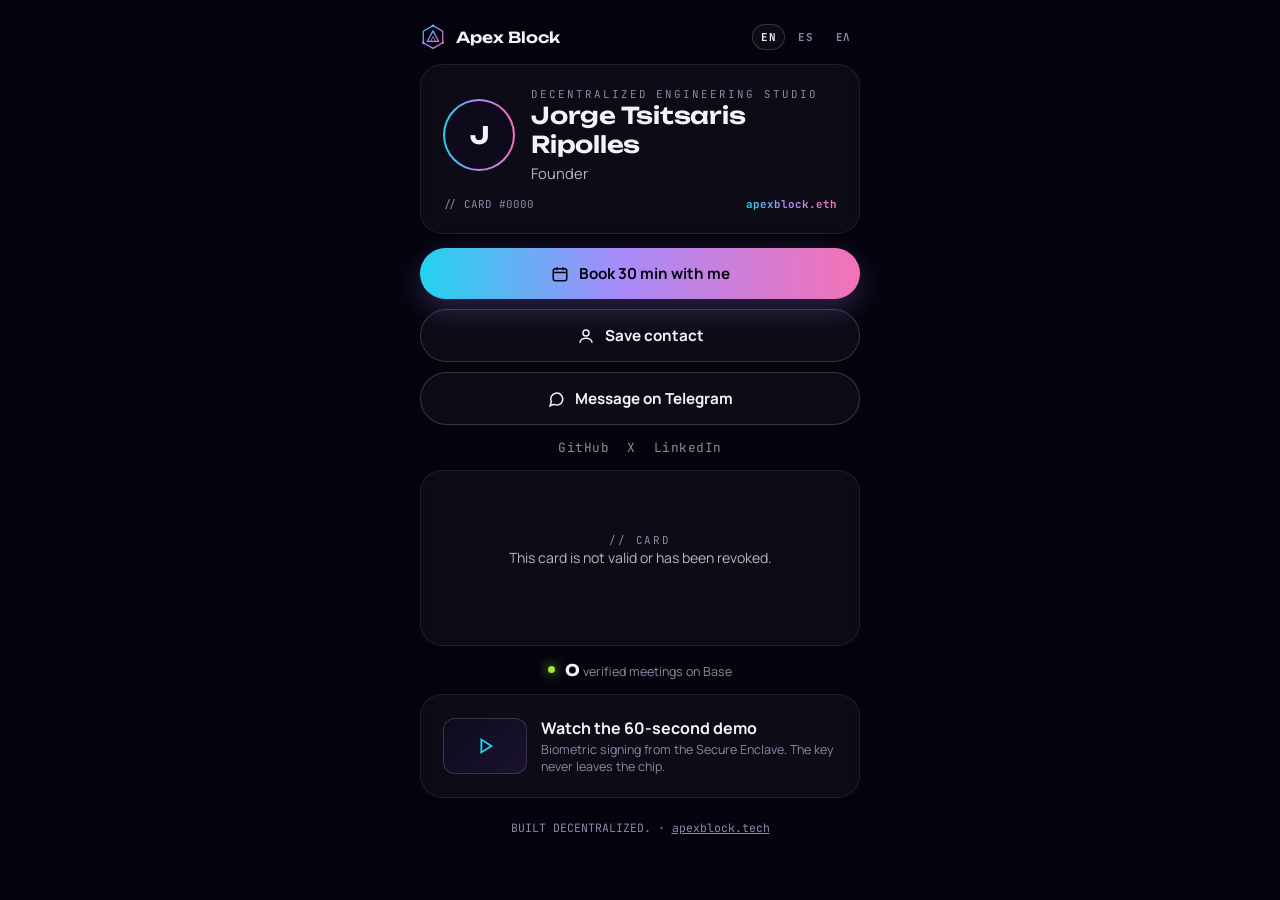
==== c/index.html @ 4bf89348 "Card landing page /c/ for NFC and QR business cards Static page that the physical and digital cards " ====
<!doctype html>
<html lang="en">
<head>
  <meta charset="utf-8" />
  <meta name="viewport" content="width=device-width, initial-scale=1" />
  <title>Apex Block · Card</title>
  <meta name="description" content="Apex Block engineer card: save the contact, book 30 minutes, claim your on-chain proof of meeting." />
  <meta name="robots" content="noindex" />
  <meta name="theme-color" content="#05030E" />
  <link rel="icon" href="../images/logo.svg" type="image/svg+xml" />
  <link rel="preconnect" href="https://fonts.googleapis.com" />
  <link rel="preconnect" href="https://fonts.gstatic.com" crossorigin />
  <link href="https://fonts.googleapis.com/css2?family=Unbounded:wght@600;700&family=Manrope:wght@400;500;600;700&family=JetBrains+Mono:wght@400;500;700&display=swap" rel="stylesheet" />
  <style>
    :root {
      --bg:#05030E; --bg-card:rgba(255,255,255,.035); --bg-card-solid:#0E0A1C; --line:rgba(255,255,255,.08); --line-strong:rgba(255,255,255,.16);
      --text:#F3F1FA; --text-2:#B9B4CC; --text-3:#8E88A6; --cyan:#22D3EE; --violet:#A78BFA; --magenta:#F472B6; --lime:#A3E635;
      --holo:linear-gradient(90deg,#22D3EE 0%,#A78BFA 45%,#F472B6 100%);
      --font-display:'Unbounded','Manrope',sans-serif; --font-body:'Manrope',sans-serif; --font-mono:'JetBrains Mono',ui-monospace,monospace;
    }
    * { box-sizing:border-box; }
    html,body { margin:0; background:var(--bg); color:var(--text); font-family:var(--font-body); -webkit-font-smoothing:antialiased; }
    body { min-height:100svh; display:flex; justify-content:center; padding:24px 16px 48px; position:relative; overflow-x:hidden; }
    body::before { content:""; position:fixed; inset:-20%; background:radial-gradient(60% 40% at 20% 10%, rgba(34,211,238,.14), transparent 60%), radial-gradient(50% 40% at 90% 80%, rgba(244,114,182,.12), transparent 60%), radial-gradient(40% 40% at 60% 40%, rgba(167,139,250,.10), transparent 60%); pointer-events:none; z-index:-1; }
    main { width:100%; max-width:440px; display:flex; flex-direction:column; gap:14px; }
    .mono { font-family:var(--font-mono); }
    .eyebrow { font-family:var(--font-mono); font-size:.68rem; letter-spacing:.18em; text-transform:uppercase; color:var(--text-3); }
    .top { display:flex; align-items:center; justify-content:space-between; }
    .brand { display:flex; align-items:center; gap:10px; font-family:var(--font-display); font-weight:600; font-size:.95rem; color:var(--text); text-decoration:none; }
    .brand img { width:26px; height:26px; }
    .lang { display:flex; gap:4px; }
    .lang button { background:none; border:1px solid transparent; color:var(--text-3); font:700 .68rem var(--font-mono); letter-spacing:.06em; padding:5px 8px; border-radius:999px; cursor:pointer; }
    .lang button[aria-pressed="true"] { color:var(--text); border-color:var(--line-strong); background:var(--bg-card); }
    .card { background:var(--bg-card); border:1px solid var(--line); border-radius:22px; padding:22px; backdrop-filter:blur(10px); }
    .profile { display:flex; gap:16px; align-items:center; }
    .avatar { width:72px; height:72px; border-radius:50%; flex:none; padding:2px; background:var(--holo); }
    .avatar > div { width:100%; height:100%; border-radius:50%; background:var(--bg-card-solid); display:flex; align-items:center; justify-content:center; font-family:var(--font-display); font-weight:700; font-size:1.5rem; background-clip:padding-box; overflow:hidden; }
    .avatar img { width:100%; height:100%; object-fit:cover; }
    h1 { font-family:var(--font-display); font-weight:600; font-size:1.45rem; margin:0 0 4px; letter-spacing:-.01em; }
    .role { color:var(--text-2); font-size:.92rem; margin:0; }
    .serial { margin-top:14px; display:flex; justify-content:space-between; align-items:center; color:var(--text-3); font-size:.68rem; }
    .serial .ens { background:var(--holo); -webkit-background-clip:text; background-clip:text; color:transparent; font-weight:700; }
    .actions { display:grid; gap:10px; }
    .btn { display:flex; align-items:center; justify-content:center; gap:10px; padding:15px 20px; border-radius:999px; font-weight:700; font-size:.95rem; text-decoration:none; border:1px solid var(--line-strong); color:var(--text); background:var(--bg-card); cursor:pointer; font-family:var(--font-body); transition:transform .2s, box-shadow .2s; }
    .btn:hover { transform:translateY(-1px); }
    .btn-primary { background:var(--holo); border:none; color:#07040F; box-shadow:0 10px 30px rgba(167,139,250,.25); }
    .btn svg { width:18px; height:18px; flex:none; }
    .links { display:flex; justify-content:center; gap:18px; flex-wrap:wrap; }
    .links a { color:var(--text-3); font-size:.8rem; text-decoration:none; font-family:var(--font-mono); letter-spacing:.04em; }
    .links a:hover { color:var(--text); }
    .claim h2 { font-family:var(--font-display); font-weight:600; font-size:1.05rem; margin:6px 0 6px; }
    .claim p { color:var(--text-2); font-size:.88rem; line-height:1.55; margin:0 0 14px; }
    .field { display:flex; gap:8px; }
    .field input { flex:1; min-width:0; background:#0A0716; border:1px solid var(--line-strong); color:var(--text); border-radius:14px; padding:13px 14px; font:500 .9rem var(--font-mono); outline:none; }
    .field input:focus { border-color:var(--violet); box-shadow:0 0 0 3px rgba(167,139,250,.2); }
    .field .btn { padding:13px 16px; }
    .hint { display:flex; justify-content:space-between; align-items:center; margin-top:10px; font-size:.75rem; color:var(--text-3); }
    .hint button { background:none; border:none; color:var(--cyan); font:600 .75rem var(--font-body); cursor:pointer; padding:0; }
    .status { margin-top:12px; font-size:.85rem; line-height:1.5; display:none; padding:12px 14px; border-radius:14px; border:1px solid var(--line); background:#0A0716; }
    .status.show { display:block; }
    .status.ok { border-color:rgba(163,230,53,.4); }
    .status.err { border-color:rgba(244,114,182,.5); }
    .status a { color:var(--cyan); word-break:break-all; }
    .counter { display:flex; align-items:center; gap:10px; justify-content:center; color:var(--text-3); font-size:.78rem; }
    .counter b { font-family:var(--font-display); color:var(--text); font-size:1rem; }
    .dot { width:7px; height:7px; border-radius:50%; background:var(--lime); box-shadow:0 0 12px var(--lime); }
    .demo { display:flex; gap:14px; align-items:center; text-decoration:none; color:var(--text); }
    .demo .thumb { width:84px; height:56px; border-radius:12px; flex:none; background:linear-gradient(135deg,#0E0A1C,#1a1230); border:1px solid var(--line-strong); display:flex; align-items:center; justify-content:center; }
    .demo .thumb svg { width:22px; height:22px; }
    .demo small { display:block; color:var(--text-3); font-size:.78rem; margin-top:2px; }
    footer { text-align:center; color:var(--text-3); font-size:.72rem; margin-top:8px; }
    .invalid { text-align:center; padding:40px 20px; }
    @media (prefers-reduced-motion: reduce) { .btn { transition:none; } }
  </style>
</head>
<body>
<main id="app">
  <div class="top">
    <a class="brand" href="/"><img src="../images/logo.svg" alt="" /> Apex Block</a>
    <div class="lang" role="group" aria-label="Language">
      <button data-lang="en" aria-pressed="true">EN</button><button data-lang="es">ES</button><button data-lang="el">ΕΛ</button>
    </div>
  </div>

  <section class="card">
    <div class="profile">
      <div class="avatar"><div id="avatar">J</div></div>
      <div>
        <div class="eyebrow" data-t="eyebrow">Decentralized Engineering Studio</div>
        <h1 id="name">Jorge Tsitsaris Ripolles</h1>
        <p class="role" id="role">Founder</p>
      </div>
    </div>
    <div class="serial mono"><span id="serial">// CARD #0000</span><span class="ens">apexblock.eth</span></div>
  </section>

  <div class="actions">
    <a class="btn btn-primary" id="book" href="#" target="_blank" rel="noopener">
      <svg viewBox="0 0 24 24" fill="none" stroke="currentColor" stroke-width="2"><rect x="3" y="5" width="18" height="16" rx="3"/><path d="M8 3v4M16 3v4M3 10h18"/></svg>
      <span data-t="book">Book 30 min with me</span>
    </a>
    <button class="btn" id="vcard">
      <svg viewBox="0 0 24 24" fill="none" stroke="currentColor" stroke-width="2"><circle cx="12" cy="8" r="4"/><path d="M4 21c0-4 4-6 8-6s8 2 8 6"/></svg>
      <span data-t="save">Save contact</span>
    </button>
    <a class="btn" id="chat" href="#" target="_blank" rel="noopener">
      <svg viewBox="0 0 24 24" fill="none" stroke="currentColor" stroke-width="2"><path d="M21 12a8 8 0 0 1-11.6 7.2L4 21l1.8-5.4A8 8 0 1 1 21 12z"/></svg>
      <span data-t="chat">Message on Telegram</span>
    </a>
  </div>

  <div class="links" id="links"></div>

  <section class="card claim">
    <div class="eyebrow">// PROOF OF MEETING</div>
    <h2 data-t="claimTitle">Claim your on‑chain proof</h2>
    <p data-t="claimText">We just met. Enter your ENS or address and we attest it on Base via EAS: no name, no email, only your wallet and today's event. Gas is on us.</p>
    <form class="field" id="claimForm">
      <input id="recipient" placeholder="vitalik.eth or 0x…" autocomplete="off" spellcheck="false" inputmode="text" />
      <button class="btn btn-primary" type="submit" data-t="claim">Claim</button>
    </form>
    <div class="hint">
      <span data-t="noWallet">No wallet? Any ENS or 0x address works.</span>
      <button type="button" id="useWallet" data-t="useWallet">Use my wallet</button>
    </div>
    <div class="status" id="status" role="status" aria-live="polite"></div>
  </section>

  <div class="counter"><span class="dot"></span><span><b id="count">—</b> <span data-t="counter">verified meetings on Base</span></span></div>

  <a class="card demo" id="demoLink" href="/#work">
    <div class="thumb"><svg viewBox="0 0 24 24" fill="none" stroke="#22D3EE" stroke-width="2"><path d="M8 5v14l11-7z"/></svg></div>
    <div><strong data-t="demoTitle">Watch the 60‑second demo</strong><small data-t="demoText">Biometric signing from the Secure Enclave. The key never leaves the chip.</small></div>
  </a>

  <footer class="mono">BUILT DECENTRALIZED. · <a href="/" style="color:inherit">apexblock.tech</a></footer>
</main>

<script>
(function () {
  // ---------- CONFIG ----------
  // Worker de atestación (Cloudflare). Mientras sea el placeholder, el botón Claim muestra una simulación.
  var ATTEST_ENDPOINT = 'PASTE_YOUR_ATTEST_WORKER_URL_HERE';   // p. ej. https://attest.apexblock.tech
  var EASSCAN = 'https://base.easscan.org/attestation/view/';
  // Miembros del equipo y rangos de serie que les pertenecen. Las series 1–100 son de Jorge, etc.
  var MEMBERS = [
    { id: 'jorge', range: [1, 100], name: 'Jorge Tsitsaris Ripolles', role: 'Founder', email: 'hello@apexblock.tech',
      phone: '', photo: '', cal: 'https://cal.com/apexblock/30min', telegram: 'https://t.me/apexblock',
      links: { GitHub: 'https://github.com/JorgeGreek', X: 'https://x.com/apexblock', LinkedIn: 'https://www.linkedin.com/company/apexblock' } }
    // { id: 'nombre', range: [101, 150], ... }
  ];
  var I18N = {
    en: {},
    es: { eyebrow: 'Estudio de Ingeniería Descentralizada', book: 'Reserva 30 min conmigo', save: 'Guardar contacto', chat: 'Escríbeme por Telegram',
          claimTitle: 'Reclama tu prueba on‑chain', claimText: 'Acabamos de conocernos. Escribe tu ENS o dirección y lo atestamos en Base con EAS: sin nombre ni email, solo tu wallet y el evento de hoy. El gas lo pagamos nosotros.',
          claim: 'Reclamar', noWallet: '¿Sin wallet? Vale cualquier ENS o dirección 0x.', useWallet: 'Usar mi wallet', counter: 'encuentros verificados en Base',
          demoTitle: 'Mira la demo de 60 segundos', demoText: 'Firma biométrica desde el Secure Enclave. La clave nunca sale del chip.',
          invalid: 'Esta tarjeta no es válida o ha sido revocada.', working: 'Emitiendo la atestación en Base…', ok: 'Hecho. Tu prueba de encuentro está en Base:', err: 'No se pudo emitir. Inténtalo de nuevo o escríbeme.', sim: 'Modo demostración (sin Worker configurado). Se emitiría una atestación para', bad: 'Introduce un ENS o una dirección 0x válida.' },
    el: { eyebrow: 'Στούντιο Αποκεντρωμένης Μηχανικής', book: 'Κλείσε 30 λεπτά μαζί μου', save: 'Αποθήκευση επαφής', chat: 'Μήνυμα στο Telegram',
          claimTitle: 'Διεκδίκησε την on‑chain απόδειξη', claimText: 'Μόλις γνωριστήκαμε. Γράψε το ENS ή τη διεύθυνσή σου και το πιστοποιούμε στο Base μέσω EAS: χωρίς όνομα ή email, μόνο το πορτοφόλι σου και η σημερινή εκδήλωση. Το gas το πληρώνουμε εμείς.',
          claim: 'Διεκδίκηση', noWallet: 'Χωρίς πορτοφόλι; Αρκεί ένα ENS ή μια διεύθυνση 0x.', useWallet: 'Χρήση πορτοφολιού', counter: 'επιβεβαιωμένες συναντήσεις στο Base',
          demoTitle: 'Δες το demo των 60 δευτερολέπτων', demoText: 'Βιομετρική υπογραφή από το Secure Enclave. Το κλειδί δεν φεύγει ποτέ από το chip.',
          invalid: 'Η κάρτα δεν είναι έγκυρη ή έχει ανακληθεί.', working: 'Έκδοση πιστοποίησης στο Base…', ok: 'Έγινε. Η απόδειξη συνάντησης είναι στο Base:', err: 'Αποτυχία έκδοσης. Δοκίμασε ξανά ή γράψε μου.', sim: 'Λειτουργία επίδειξης (χωρίς Worker). Θα εκδιδόταν πιστοποίηση για', bad: 'Δώσε έγκυρο ENS ή διεύθυνση 0x.' }
  };
  var EN = { invalid: 'This card is not valid or has been revoked.', working: 'Issuing the attestation on Base…', ok: 'Done. Your proof of meeting is on Base:', err: 'Could not issue it. Try again or message me.', sim: 'Demo mode (no Worker configured). An attestation would be issued for', bad: 'Enter a valid ENS name or 0x address.' };
  var lang = 'en';
  try { lang = localStorage.getItem('apx-lang') || lang; } catch (e) {}
  function t(k) { return (I18N[lang] && I18N[lang][k]) || EN[k] || null; }
  function applyLang(l) {
    lang = I18N[l] ? l : 'en';
    try { localStorage.setItem('apx-lang', lang); } catch (e) {}
    document.documentElement.lang = lang;
    document.querySelectorAll('[data-t]').forEach(function (el) { var v = t(el.getAttribute('data-t')); if (v) el.textContent = v; else if (lang === 'en' && el.dataset.en) el.textContent = el.dataset.en; });
    document.querySelectorAll('.lang button').forEach(function (b) { b.setAttribute('aria-pressed', String(b.dataset.lang === lang)); });
  }
  document.querySelectorAll('[data-t]').forEach(function (el) { el.dataset.en = el.textContent; });
  document.querySelectorAll('.lang button').forEach(function (b) { b.addEventListener('click', function () { applyLang(b.dataset.lang); }); });

  // ---------- SERIE Y MIEMBRO ----------
  var q = new URLSearchParams(location.search);
  var serial = parseInt(q.get('i') || '0', 10), sig = q.get('s') || '', ev = q.get('ev') || '';
  var member = MEMBERS.filter(function (m) { return serial >= m.range[0] && serial <= m.range[1]; })[0] || MEMBERS[0];
  var valid = serial > 0 && /^[a-z2-7]{8}$/.test(sig);   // la validez real la decide el Worker; esto solo filtra URLs rotas

  document.getElementById('name').textContent = member.name;
  document.getElementById('role').textContent = member.role;
  document.getElementById('serial').textContent = '// CARD #' + String(serial || 0).padStart(4, '0') + (ev ? ' · ' + ev.toUpperCase() : '');
  var av = document.getElementById('avatar');
  if (member.photo) av.innerHTML = '<img src="' + member.photo + '" alt="' + member.name + '" />'; else av.textContent = member.name.charAt(0);
  document.getElementById('book').href = member.cal + (member.cal.indexOf('?') < 0 ? '?' : '&') + 'utm_source=card&utm_content=' + serial + (ev ? '&utm_campaign=' + encodeURIComponent(ev) : '');
  document.getElementById('chat').href = member.telegram;
  var links = document.getElementById('links');
  Object.keys(member.links).forEach(function (k) { var a = document.createElement('a'); a.href = member.links[k]; a.target = '_blank'; a.rel = 'noopener'; a.textContent = k; links.appendChild(a); });

  // ---------- vCARD ----------
  document.getElementById('vcard').addEventListener('click', function () {
    var v = ['BEGIN:VCARD', 'VERSION:3.0', 'N:;' + member.name + ';;;', 'FN:' + member.name, 'ORG:Apex Block', 'TITLE:' + member.role.replace(/·/g, '-'),
             'EMAIL;TYPE=INTERNET,WORK:' + member.email, member.phone ? 'TEL;TYPE=CELL:' + member.phone : null, 'URL:https://apexblock.tech',
             'NOTE:apexblock.eth · Built decentralized. Card #' + serial, 'END:VCARD'].filter(Boolean).join('\r\n');
    var blob = new Blob([v], { type: 'text/vcard;charset=utf-8' }), url = URL.createObjectURL(blob), a = document.createElement('a');
    a.href = url; a.download = 'apexblock-' + member.id + '.vcf'; document.body.appendChild(a); a.click(); setTimeout(function () { URL.revokeObjectURL(url); a.remove(); }, 1000);
    track('vcard');
  });

  // ---------- CLAIM ----------
  var status = document.getElementById('status'), input = document.getElementById('recipient');
  function show(kind, html) { status.className = 'status show ' + kind; status.innerHTML = html; }
  document.getElementById('useWallet').addEventListener('click', async function () {
    if (!window.ethereum) { input.focus(); return; }
    try { var acc = await window.ethereum.request({ method: 'eth_requestAccounts' }); if (acc && acc[0]) input.value = acc[0]; } catch (e) {}
  });
  document.getElementById('claimForm').addEventListener('submit', async function (e) {
    e.preventDefault();
    var r = input.value.trim();
    if (!/^0x[0-9a-fA-F]{40}$/.test(r) && !/^[a-z0-9-]+(\.[a-z0-9-]+)*\.eth$/i.test(r)) { show('err', t('bad')); return; }
    if (ATTEST_ENDPOINT.indexOf('PASTE_') === 0) { show('ok', t('sim') + ' <span class="mono">' + r + '</span> · ' + (ev || 'no-event') + ' · card #' + serial); return; }
    show('', t('working'));
    try {
      var res = await fetch(ATTEST_ENDPOINT + '/claim', { method: 'POST', headers: { 'content-type': 'application/json' }, body: JSON.stringify({ i: serial, s: sig, recipient: r, ev: ev, lang: lang }) });
      var data = await res.json();
      if (!res.ok || !data.uid) throw new Error(data.error || res.status);
      show('ok', t('ok') + '<br><a href="' + EASSCAN + data.uid + '" target="_blank" rel="noopener">' + data.uid.slice(0, 18) + '…</a>');
      loadCount();
    } catch (err) { show('err', t('err') + ' <span class="mono">(' + String(err.message || err).slice(0, 60) + ')</span>'); }
  });
  function loadCount() {
    if (ATTEST_ENDPOINT.indexOf('PASTE_') === 0) { document.getElementById('count').textContent = '0'; return; }
    fetch(ATTEST_ENDPOINT + '/stats').then(function (r) { return r.json(); }).then(function (d) { document.getElementById('count').textContent = d.total; }).catch(function () {});
  }
  function track(action) { // sin cookies: un ping anónimo al Worker con serie, evento y acción
    if (ATTEST_ENDPOINT.indexOf('PASTE_') === 0) return;
    try { navigator.sendBeacon(ATTEST_ENDPOINT + '/hit', JSON.stringify({ i: serial, ev: ev, a: action })); } catch (e) {}
  }

  if (!valid) {
    document.querySelector('.claim').innerHTML = '<div class="invalid"><div class="eyebrow">// CARD</div><p style="color:var(--text-2)">' + (t('invalid')) + '</p></div>';
  }
  applyLang(lang);
  loadCount();
  track('view');
})();
</script>
</body>
</html>
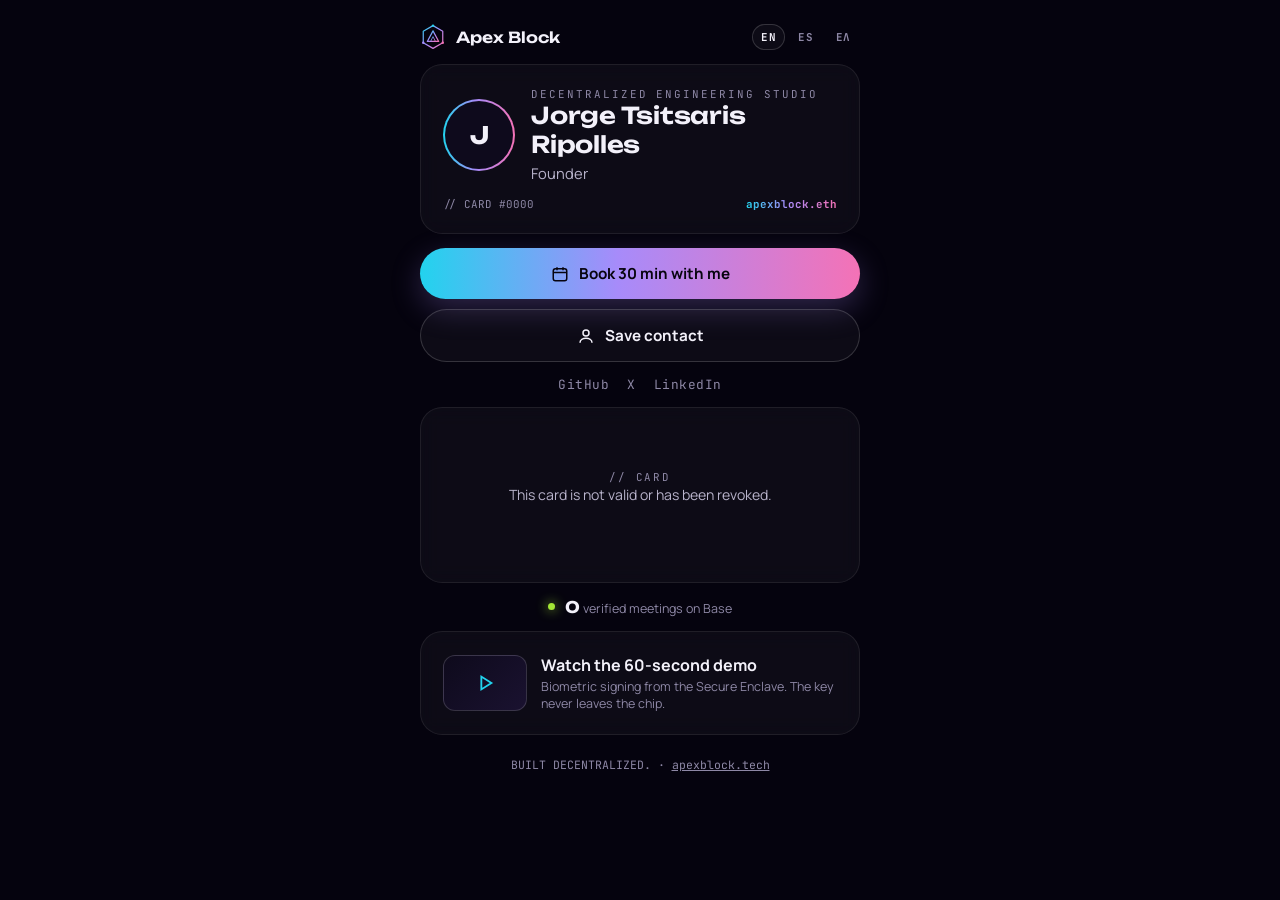
==== commit acde0f84: "Card page: remove the "Message on Telegram" action Drop the Telegram button from /c/, together with " ====
--- a/c/index.html
+++ b/c/index.html
@@ -103,10 +103,6 @@
       <svg viewBox="0 0 24 24" fill="none" stroke="currentColor" stroke-width="2"><circle cx="12" cy="8" r="4"/><path d="M4 21c0-4 4-6 8-6s8 2 8 6"/></svg>
       <span data-t="save">Save contact</span>
     </button>
-    <a class="btn" id="chat" href="#" target="_blank" rel="noopener">
-      <svg viewBox="0 0 24 24" fill="none" stroke="currentColor" stroke-width="2"><path d="M21 12a8 8 0 0 1-11.6 7.2L4 21l1.8-5.4A8 8 0 1 1 21 12z"/></svg>
-      <span data-t="chat">Message on Telegram</span>
-    </a>
   </div>
 
   <div class="links" id="links"></div>
@@ -145,18 +141,18 @@
   // Miembros del equipo y rangos de serie que les pertenecen. Las series 1–100 son de Jorge, etc.
   var MEMBERS = [
     { id: 'jorge', range: [1, 100], name: 'Jorge Tsitsaris Ripolles', role: 'Founder', email: 'hello@apexblock.tech',
-      phone: '', photo: '', cal: 'https://cal.com/apexblock/30min', telegram: 'https://t.me/apexblock',
+      phone: '', photo: '', cal: 'https://cal.com/apexblock/30min',
       links: { GitHub: 'https://github.com/JorgeGreek', X: 'https://x.com/apexblock', LinkedIn: 'https://www.linkedin.com/company/apexblock' } }
     // { id: 'nombre', range: [101, 150], ... }
   ];
   var I18N = {
     en: {},
-    es: { eyebrow: 'Estudio de Ingeniería Descentralizada', book: 'Reserva 30 min conmigo', save: 'Guardar contacto', chat: 'Escríbeme por Telegram',
+    es: { eyebrow: 'Estudio de Ingeniería Descentralizada', book: 'Reserva 30 min conmigo', save: 'Guardar contacto',
           claimTitle: 'Reclama tu prueba on‑chain', claimText: 'Acabamos de conocernos. Escribe tu ENS o dirección y lo atestamos en Base con EAS: sin nombre ni email, solo tu wallet y el evento de hoy. El gas lo pagamos nosotros.',
           claim: 'Reclamar', noWallet: '¿Sin wallet? Vale cualquier ENS o dirección 0x.', useWallet: 'Usar mi wallet', counter: 'encuentros verificados en Base',
           demoTitle: 'Mira la demo de 60 segundos', demoText: 'Firma biométrica desde el Secure Enclave. La clave nunca sale del chip.',
           invalid: 'Esta tarjeta no es válida o ha sido revocada.', working: 'Emitiendo la atestación en Base…', ok: 'Hecho. Tu prueba de encuentro está en Base:', err: 'No se pudo emitir. Inténtalo de nuevo o escríbeme.', sim: 'Modo demostración (sin Worker configurado). Se emitiría una atestación para', bad: 'Introduce un ENS o una dirección 0x válida.' },
-    el: { eyebrow: 'Στούντιο Αποκεντρωμένης Μηχανικής', book: 'Κλείσε 30 λεπτά μαζί μου', save: 'Αποθήκευση επαφής', chat: 'Μήνυμα στο Telegram',
+    el: { eyebrow: 'Στούντιο Αποκεντρωμένης Μηχανικής', book: 'Κλείσε 30 λεπτά μαζί μου', save: 'Αποθήκευση επαφής',
           claimTitle: 'Διεκδίκησε την on‑chain απόδειξη', claimText: 'Μόλις γνωριστήκαμε. Γράψε το ENS ή τη διεύθυνσή σου και το πιστοποιούμε στο Base μέσω EAS: χωρίς όνομα ή email, μόνο το πορτοφόλι σου και η σημερινή εκδήλωση. Το gas το πληρώνουμε εμείς.',
           claim: 'Διεκδίκηση', noWallet: 'Χωρίς πορτοφόλι; Αρκεί ένα ENS ή μια διεύθυνση 0x.', useWallet: 'Χρήση πορτοφολιού', counter: 'επιβεβαιωμένες συναντήσεις στο Base',
           demoTitle: 'Δες το demo των 60 δευτερολέπτων', demoText: 'Βιομετρική υπογραφή από το Secure Enclave. Το κλειδί δεν φεύγει ποτέ από το chip.',
@@ -188,7 +184,6 @@
   var av = document.getElementById('avatar');
   if (member.photo) av.innerHTML = '<img src="' + member.photo + '" alt="' + member.name + '" />'; else av.textContent = member.name.charAt(0);
   document.getElementById('book').href = member.cal + (member.cal.indexOf('?') < 0 ? '?' : '&') + 'utm_source=card&utm_content=' + serial + (ev ? '&utm_campaign=' + encodeURIComponent(ev) : '');
-  document.getElementById('chat').href = member.telegram;
   var links = document.getElementById('links');
   Object.keys(member.links).forEach(function (k) { var a = document.createElement('a'); a.href = member.links[k]; a.target = '_blank'; a.rel = 'noopener'; a.textContent = k; links.appendChild(a); });
 
